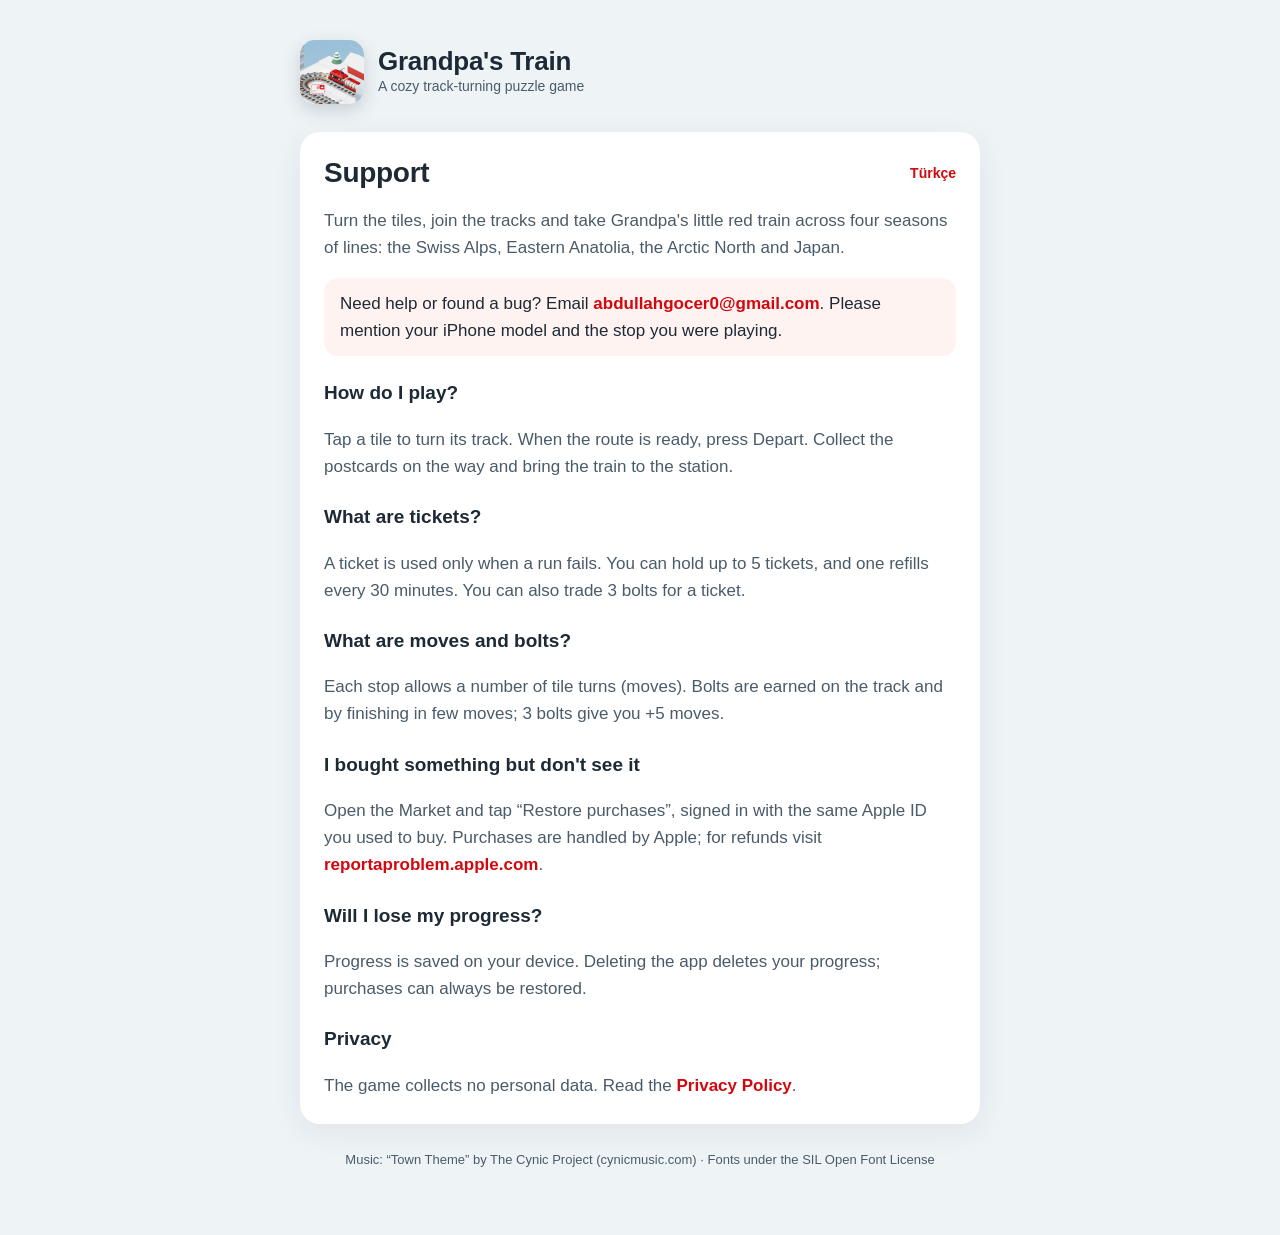
==== index.html @ 75eba60b "Support and privacy pages (EN, TR)" ====
<!DOCTYPE html>
<html lang="en"><head><meta charset="utf-8"><meta name="viewport" content="width=device-width,initial-scale=1">
<title>Support · Grandpa's Train</title><link rel="stylesheet" href="stil.css"><link rel="icon" href="ikon.png"></head>
<body><main>
<header><img src="ikon.png" alt=""><div><div class="ad">Grandpa's Train</div><div class="alt">A cozy track-turning puzzle game</div></div></header>
<div class="kart">
<a class="dil" href="tr/">Türkçe</a>
<h1>Support</h1>
<p>Turn the tiles, join the tracks and take Grandpa's little red train across four seasons of lines: the Swiss Alps, Eastern Anatolia, the Arctic North and Japan.</p>
<div class="vurgu">Need help or found a bug? Email <a href="mailto:abdullahgocer0@gmail.com">abdullahgocer0@gmail.com</a>. Please mention your iPhone model and the stop you were playing.</div>
<h2>How do I play?</h2>
<p>Tap a tile to turn its track. When the route is ready, press Depart. Collect the postcards on the way and bring the train to the station.</p>
<h2>What are tickets?</h2>
<p>A ticket is used only when a run fails. You can hold up to 5 tickets, and one refills every 30 minutes. You can also trade 3 bolts for a ticket.</p>
<h2>What are moves and bolts?</h2>
<p>Each stop allows a number of tile turns (moves). Bolts are earned on the track and by finishing in few moves; 3 bolts give you +5 moves.</p>
<h2>I bought something but don't see it</h2>
<p>Open the Market and tap “Restore purchases”, signed in with the same Apple ID you used to buy. Purchases are handled by Apple; for refunds visit <a href="https://reportaproblem.apple.com">reportaproblem.apple.com</a>.</p>
<h2>Will I lose my progress?</h2>
<p>Progress is saved on your device. Deleting the app deletes your progress; purchases can always be restored.</p>
<h2>Privacy</h2>
<p>The game collects no personal data. Read the <a href="privacy.html">Privacy Policy</a>.</p>
</div>
<footer>Music: “Town Theme” by The Cynic Project (cynicmusic.com) · Fonts under the SIL Open Font License</footer>
</main></body></html>
---- stil.css ----
:root{--red:#D2080E;--ink:#1d2a35;--ink2:#4a5b69;--bg:#EEF3F6;--card:#ffffff}
*{box-sizing:border-box}html{-webkit-text-size-adjust:100%}
body{margin:0;background:var(--bg);color:var(--ink);font:17px/1.6 -apple-system,BlinkMacSystemFont,"Segoe UI",Roboto,Helvetica,Arial,sans-serif}
main{max-width:720px;margin:0 auto;padding:40px 20px 64px}
header{display:flex;align-items:center;gap:14px;margin-bottom:28px}
header img{width:64px;height:64px;border-radius:15px;box-shadow:0 6px 18px rgba(29,42,53,.18)}
header .ad{font-weight:800;font-size:26px;letter-spacing:-.01em;line-height:1.1}
header .alt{color:var(--ink2);font-size:14px}
.kart{background:var(--card);border-radius:20px;padding:24px 24px 8px;box-shadow:0 8px 30px rgba(29,42,53,.07);margin-bottom:18px}
h1{font-size:28px;line-height:1.2;margin:0 0 6px;letter-spacing:-.01em}
h2{font-size:19px;margin:22px 0 6px}
p,li{color:var(--ink2)}ul{padding-left:22px}
a{color:var(--red);font-weight:600;text-decoration:none}a:hover{text-decoration:underline}
.tarih{font-size:14px;color:var(--ink2);margin:0 0 14px}
.dil{float:right;font-size:14px;margin-top:6px}
.vurgu{background:#fff3f2;border-radius:14px;padding:12px 16px;color:var(--ink);margin:12px 0 18px}
footer{text-align:center;font-size:13px;color:var(--ink2);margin-top:26px}
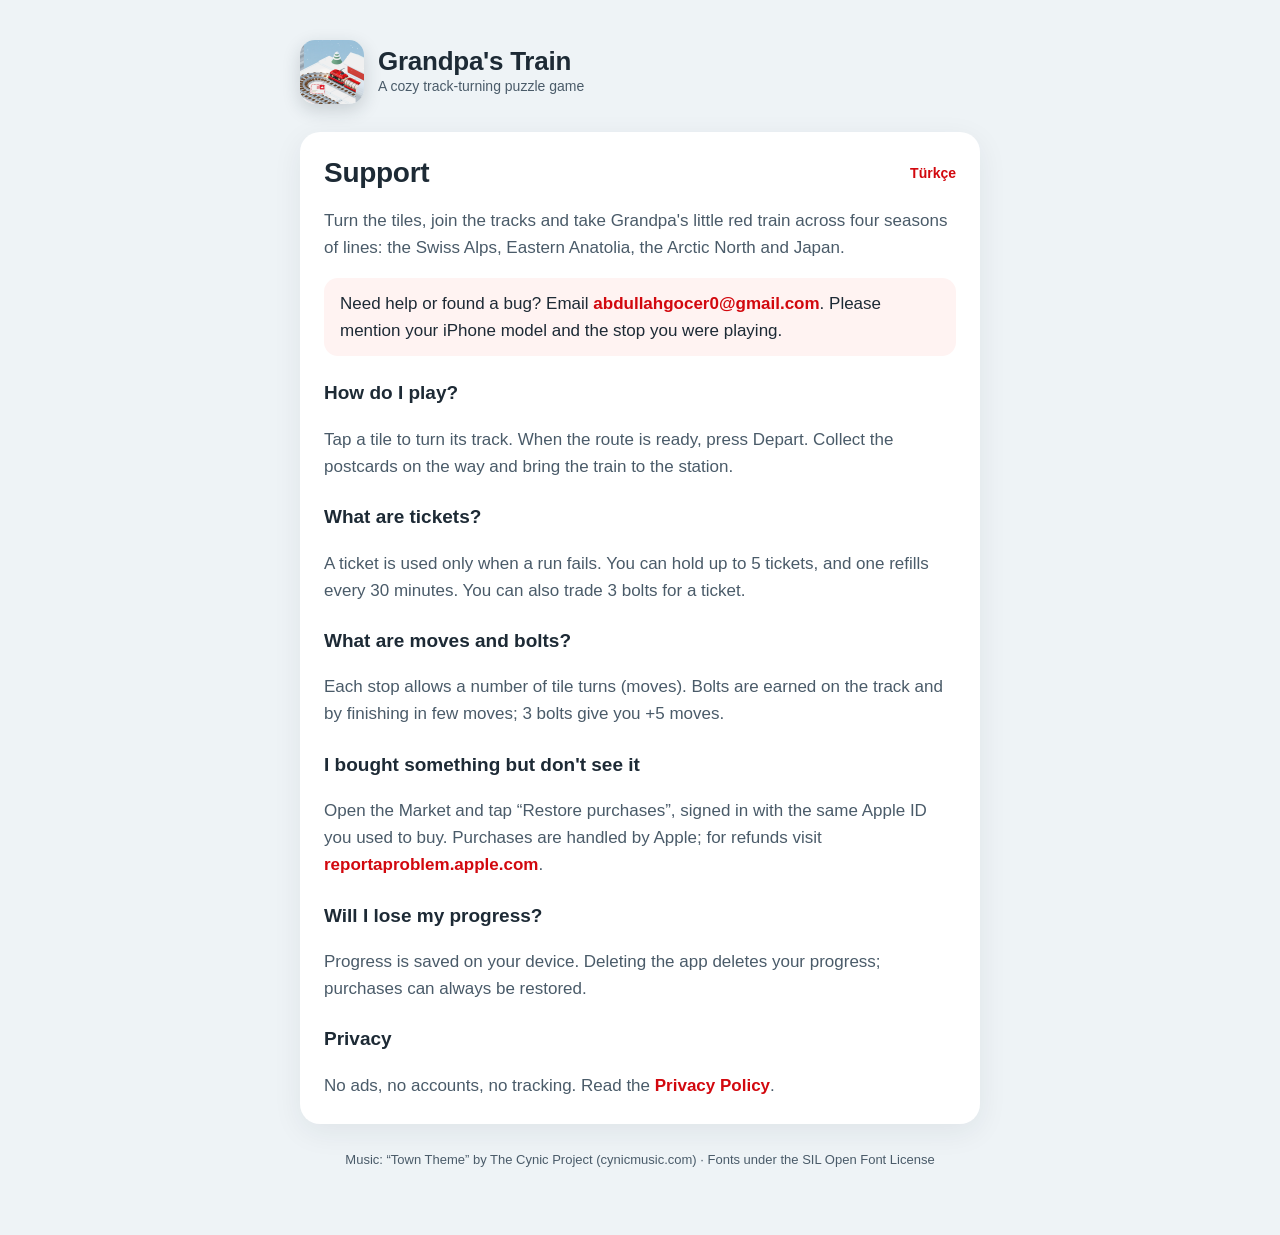
==== commit 5c5282a3: "Privacy: describe purchase data handled by Unity IAP" ====
--- a/index.html
+++ b/index.html
@@ -19,7 +19,7 @@
 <h2>Will I lose my progress?</h2>
 <p>Progress is saved on your device. Deleting the app deletes your progress; purchases can always be restored.</p>
 <h2>Privacy</h2>
-<p>The game collects no personal data. Read the <a href="privacy.html">Privacy Policy</a>.</p>
+<p>No ads, no accounts, no tracking. Read the <a href="privacy.html">Privacy Policy</a>.</p>
 </div>
 <footer>Music: “Town Theme” by The Cynic Project (cynicmusic.com) · Fonts under the SIL Open Font License</footer>
 </main></body></html>
